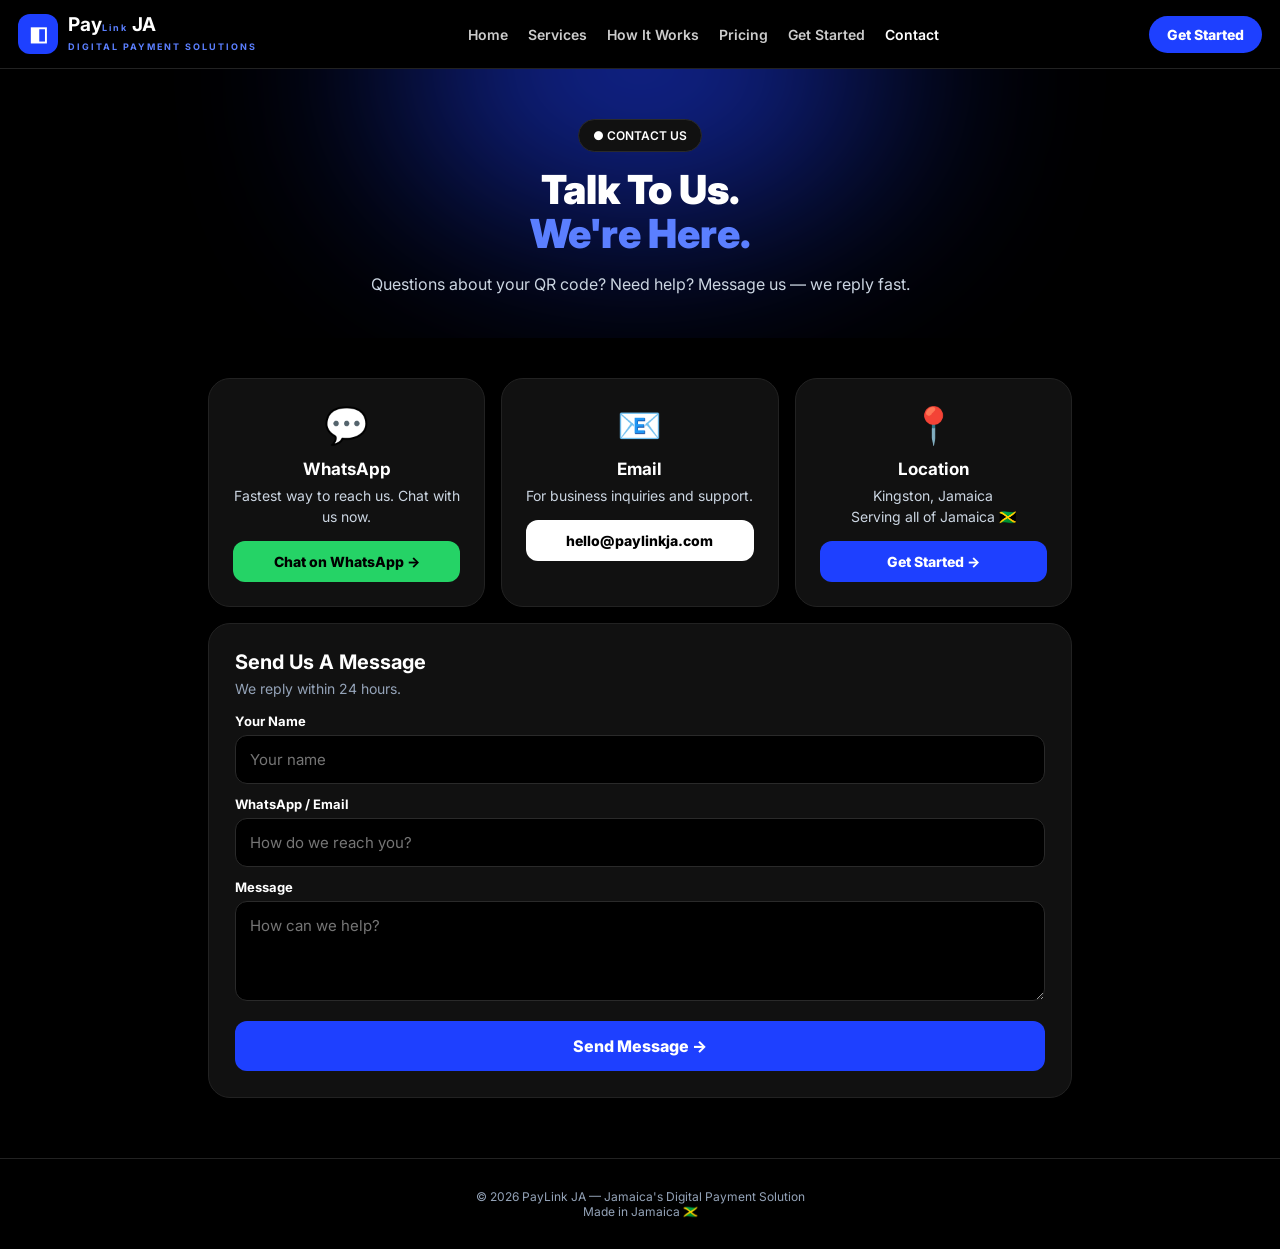
==== contact.html @ 6b490b30 "Rename Contact.html to contact.html" ====
<!DOCTYPE html>
<html lang="en">
<head>
<meta charset="UTF-8" />
<meta name="viewport" content="width=device-width, initial-scale=1.0" />
<title>Contact | PayLink JA</title>
<link href="https://fonts.googleapis.com/css2?family=Inter:wght@400;600;700;800;900&display=swap" rel="stylesheet">
<style>
* { margin:0; padding:0; box-sizing:border-box; font-family:'Inter',sans-serif; }
body { background:#000; color:#fff; }
.navbar { background:#000; padding:14px 18px; display:flex; align-items:center; justify-content:space-between; position:sticky; top:0; z-index:100; border-bottom:1px solid #222; }
.logo { display:flex; align-items:center; gap:10px; text-decoration:none; }
.logo-box { width:40px; height:40px; background:#1E40FF; border-radius:12px; display:flex; align-items:center; justify-content:center; font-size:20px; font-weight:900; color:#fff; }
.logo-text b { font-size:19px; color:#fff; display:block; line-height:1; }
.logo-text span { font-size:9px; letter-spacing:2px; color:#5B7FFF; font-weight:700; }
.nav-links { display:flex; gap:20px; }
.nav-links a { color:#ccc; text-decoration:none; font-size:14px; font-weight:600; }
.nav-links a.active { color:#fff; }
.btn-nav { background:#1E40FF; color:#fff; padding:10px 18px; border-radius:999px; font-weight:800; font-size:14px; text-decoration:none; }
.menu-btn { display:none; background:none; border:1px solid #333; color:#fff; font-size:22px; padding:4px 12px; border-radius:8px; }
.hero { position:relative; padding:50px 18px 40px; overflow:hidden; background:#000; text-align:center; }
.glow-top { position:absolute; top:-140px; left:50%; transform:translateX(-50%); width:500px; height:280px; background:#1E40FF; filter:blur(110px); opacity:0.65; border-radius:50%; pointer-events:none; }
.hero-inner { position:relative; max-width:800px; margin:0 auto; }
.hero h1 { font-size:40px; font-weight:900; line-height:1.1; }
.hero h1 em { color:#5B7FFF; font-style:normal; }
.hero p { color:#CBD5E1; margin:16px 0 0; font-size:16px; line-height:1.6; }
.pill { display:inline-block; background:#111; border:1px solid #2A2A2A; padding:8px 14px; border-radius:999px; font-size:12px; font-weight:600; margin-bottom:16px; }
.section { padding:40px 18px 60px; max-width:900px; margin:0 auto; }
.grid { display:grid; grid-template-columns:1fr 1fr 1fr; gap:16px; }
.card { background:#111; border:1px solid #222; border-radius:22px; padding:24px; text-align:center; }
.card-icon { font-size:36px; margin-bottom:12px; }
.card h3 { font-size:17px; margin-bottom:6px; }
.card p { font-size:14px; color:#CBD5E1; line-height:1.5; margin-bottom:14px; }
.card a { display:block; background:#1E40FF; color:#fff; text-decoration:none; padding:12px; border-radius:12px; font-weight:800; font-size:14px; }
.card a.green { background:#25D366; color:#000; }
.card a.white { background:#fff; color:#000; }
.form-card { background:#111; border:1px solid #222; border-radius:22px; padding:26px; margin-top:16px; }
.form-card h3 { font-size:20px; margin-bottom:6px; }
.form-card p { color:#94A3B8; font-size:14px; margin-bottom:16px; }
label { display:block; font-size:13px; font-weight:700; margin:12px 0 6px; }
input, textarea { width:100%; background:#000; border:1px solid #2A2A2A; color:#fff; padding:14px; border-radius:12px; font-size:15px; outline:none; }
input:focus, textarea:focus { border-color:#1E40FF; }
textarea { height:100px; resize:vertical; }
.submit { width:100%; background:#1E40FF; color:#fff; border:none; padding:15px; border-radius:12px; font-weight:800; font-size:16px; margin-top:16px; cursor:pointer; }
.footer { text-align:center; padding:30px 18px; color:#94A3B8; font-size:12px; border-top:1px solid #222; }
@media(max-width:768px){
  .nav-links, .btn-nav { display:none; }
  .nav-links.show { display:flex; flex-direction:column; position:absolute; top:68px; left:0; right:0; background:#000; padding:20px; border-bottom:1px solid #222; }
  .nav-links.show a { padding:12px 0; border-bottom:1px solid #111; font-size:16px; color:#fff; }
  .menu-btn { display:block; }
  .hero h1 { font-size:32px; }
  .grid { grid-template-columns:1fr; }
}
</style>
</head>
<body>
<header class="navbar">
  <a href="index.html" class="logo">
    <div class="logo-box">◧</div>
    <div class="logo-text"><b>Pay<span style="color:#5B7FFF;">Link</span> JA</b><span>DIGITAL PAYMENT SOLUTIONS</span></div>
  </a>
  <nav class="nav-links" id="navLinks">
    <a href="index.html">Home</a>
    <a href="services.html">Services</a>
    <a href="how-it-works.html">How It Works</a>
    <a href="pricing.html">Pricing</a>
    <a href="get-started.html">Get Started</a>
    <a href="contact.html" class="active">Contact</a>
  </nav>
  <a href="get-started.html" class="btn-nav">Get Started</a>
  <button class="menu-btn" onclick="toggleMenu()">☰</button>
</header>
<section class="hero">
  <div class="glow-top"></div>
  <div class="hero-inner">
    <span class="pill">● CONTACT US</span>
    <h1>Talk To Us.<br><em>We're Here.</em></h1>
    <p>Questions about your QR code? Need help? Message us — we reply fast.</p>
  </div>
</section>
<section class="section">
  <div class="grid">
    <div class="card">
      <div class="card-icon">💬</div>
      <h3>WhatsApp</h3>
      <p>Fastest way to reach us. Chat with us now.</p>
      <a href="https://wa.me/18765551234?text=Hi%20PayLink%20JA!" class="green">Chat on WhatsApp →</a>
    </div>
    <div class="card">
      <div class="card-icon">📧</div>
      <h3>Email</h3>
      <p>For business inquiries and support.</p>
      <a href="mailto:hello@paylinkja.com" class="white">hello@paylinkja.com</a>
    </div>
    <div class="card">
      <div class="card-icon">📍</div>
      <h3>Location</h3>
      <p>Kingston, Jamaica<br>Serving all of Jamaica 🇯🇲</p>
      <a href="get-started.html">Get Started →</a>
    </div>
  </div>
  <div class="form-card">
    <h3>Send Us A Message</h3>
    <p>We reply within 24 hours.</p>
    <form action="https://formspree.io/f/mzzgqkya" method="POST">
      <label>Your Name</label>
      <input type="text" name="name" placeholder="Your name" required>
      <label>WhatsApp / Email</label>
      <input type="text" name="contact" placeholder="How do we reach you?" required>
      <label>Message</label>
      <textarea name="message" placeholder="How can we help?" required></textarea>
      <button type="submit" class="submit">Send Message →</button>
    </form>
  </div>
</section>
<div class="footer">© 2026 PayLink JA — Jamaica's Digital Payment Solution<br>Made in Jamaica 🇯🇲</div>
<script>
function toggleMenu(){ document.getElementById('navLinks').classList.toggle('show'); }
</script>
</body>
</html>
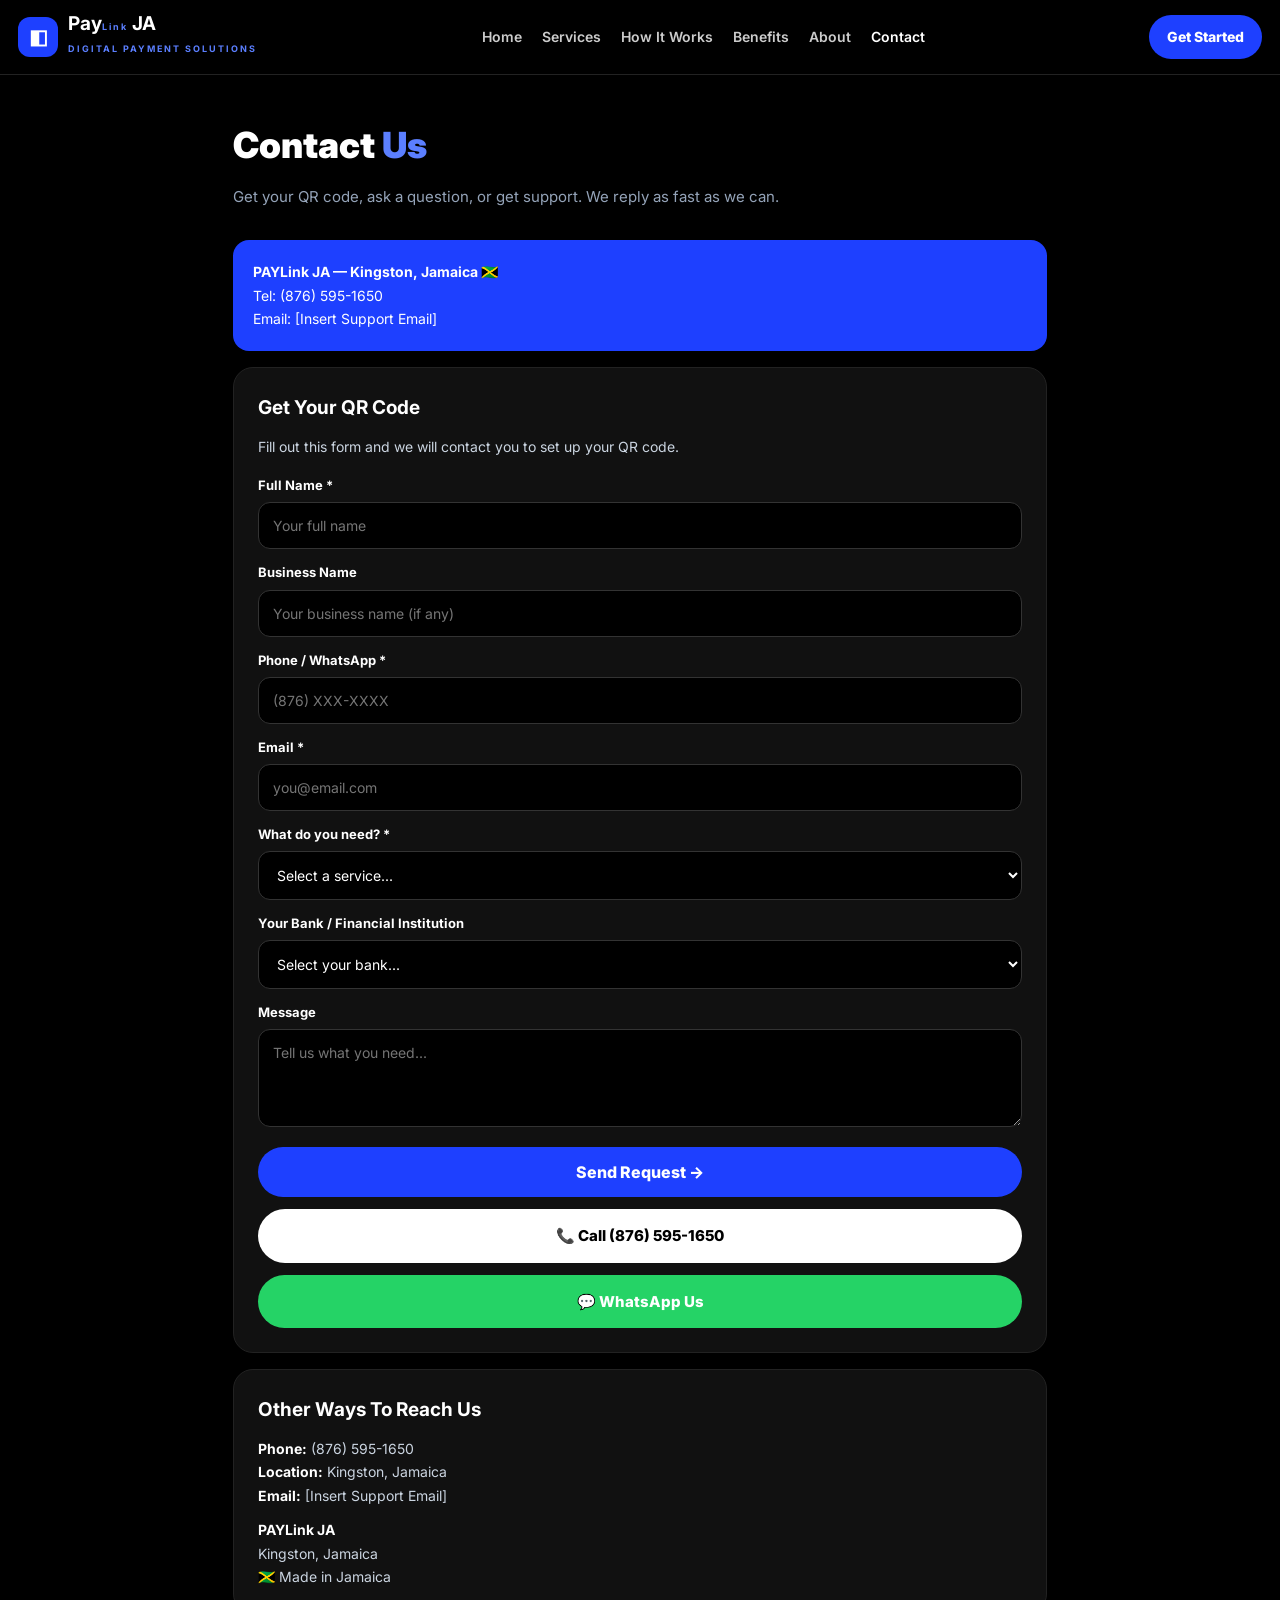
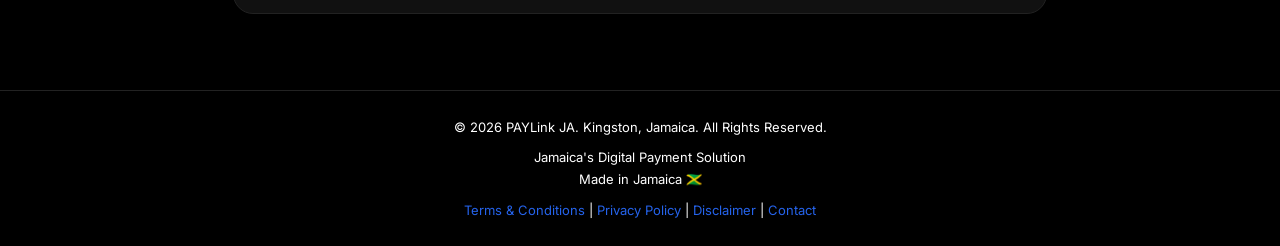
==== commit 078232d1: "Update contact page title and layout" ====
--- a/contact.html
+++ b/contact.html
@@ -3,11 +3,11 @@
 <head>
 <meta charset="UTF-8" />
 <meta name="viewport" content="width=device-width, initial-scale=1.0" />
-<title>Contact | PayLink JA</title>
+<title>Contact Us | PAYLink JA</title>
 <link href="https://fonts.googleapis.com/css2?family=Inter:wght@400;600;700;800;900&display=swap" rel="stylesheet">
 <style>
 * { margin:0; padding:0; box-sizing:border-box; font-family:'Inter',sans-serif; }
-body { background:#000; color:#fff; }
+body { background:#000; color:#fff; line-height:1.7; }
 .navbar { background:#000; padding:14px 18px; display:flex; align-items:center; justify-content:space-between; position:sticky; top:0; z-index:100; border-bottom:1px solid #222; }
 .logo { display:flex; align-items:center; gap:10px; text-decoration:none; }
 .logo-box { width:40px; height:40px; background:#1E40FF; border-radius:12px; display:flex; align-items:center; justify-content:center; font-size:20px; font-weight:900; color:#fff; }
@@ -18,42 +18,33 @@
 .nav-links a.active { color:#fff; }
 .btn-nav { background:#1E40FF; color:#fff; padding:10px 18px; border-radius:999px; font-weight:800; font-size:14px; text-decoration:none; }
 .menu-btn { display:none; background:none; border:1px solid #333; color:#fff; font-size:22px; padding:4px 12px; border-radius:8px; }
-.hero { position:relative; padding:50px 18px 40px; overflow:hidden; background:#000; text-align:center; }
-.glow-top { position:absolute; top:-140px; left:50%; transform:translateX(-50%); width:500px; height:280px; background:#1E40FF; filter:blur(110px); opacity:0.65; border-radius:50%; pointer-events:none; }
-.hero-inner { position:relative; max-width:800px; margin:0 auto; }
-.hero h1 { font-size:40px; font-weight:900; line-height:1.1; }
-.hero h1 em { color:#5B7FFF; font-style:normal; }
-.hero p { color:#CBD5E1; margin:16px 0 0; font-size:16px; line-height:1.6; }
-.pill { display:inline-block; background:#111; border:1px solid #2A2A2A; padding:8px 14px; border-radius:999px; font-size:12px; font-weight:600; margin-bottom:16px; }
-.section { padding:40px 18px 60px; max-width:900px; margin:0 auto; }
-.grid { display:grid; grid-template-columns:1fr 1fr 1fr; gap:16px; }
-.card { background:#111; border:1px solid #222; border-radius:22px; padding:24px; text-align:center; }
-.card-icon { font-size:36px; margin-bottom:12px; }
-.card h3 { font-size:17px; margin-bottom:6px; }
-.card p { font-size:14px; color:#CBD5E1; line-height:1.5; margin-bottom:14px; }
-.card a { display:block; background:#1E40FF; color:#fff; text-decoration:none; padding:12px; border-radius:12px; font-weight:800; font-size:14px; }
-.card a.green { background:#25D366; color:#000; }
-.card a.white { background:#fff; color:#000; }
-.form-card { background:#111; border:1px solid #222; border-radius:22px; padding:26px; margin-top:16px; }
-.form-card h3 { font-size:20px; margin-bottom:6px; }
-.form-card p { color:#94A3B8; font-size:14px; margin-bottom:16px; }
-label { display:block; font-size:13px; font-weight:700; margin:12px 0 6px; }
-input, textarea { width:100%; background:#000; border:1px solid #2A2A2A; color:#fff; padding:14px; border-radius:12px; font-size:15px; outline:none; }
-input:focus, textarea:focus { border-color:#1E40FF; }
-textarea { height:100px; resize:vertical; }
-.submit { width:100%; background:#1E40FF; color:#fff; border:none; padding:15px; border-radius:12px; font-weight:800; font-size:16px; margin-top:16px; cursor:pointer; }
-.footer { text-align:center; padding:30px 18px; color:#94A3B8; font-size:12px; border-top:1px solid #222; }
+.container { max-width:850px; margin:0 auto; padding:40px 18px 60px; }
+.container h1 { font-size:36px; font-weight:900; margin-bottom:8px; }
+.container h1 em { color:#5B7FFF; font-style:normal; }
+.subtitle { color:#94A3B8; font-size:15px; margin-bottom:30px; }
+.card { background:#111; border:1px solid #222; border-radius:20px; padding:24px; margin-bottom:16px; }
+.card h2 { font-size:19px; margin-bottom:10px; color:#fff; }
+.card p { font-size:14px; color:#CBD5E1; }
+.card b { color:#fff; }
+.notice { background:#1E40FF; border-radius:16px; padding:20px; margin-bottom:16px; font-size:14px; }
+input, select, textarea { width:100%; padding:14px; background:#000; border:1px solid #333; border-radius:12px; color:#fff; font-size:14px; margin-bottom:12px; outline:none; }
+input:focus, select:focus, textarea:focus { border-color:#1E40FF; }
+label { font-size:13px; font-weight:700; color:#fff; display:block; margin-bottom:6px; }
+.btn-send { background:#1E40FF; color:#fff; border:none; padding:15px; width:100%; border-radius:999px; font-weight:800; font-size:16px; cursor:pointer; }
+.btn-call { display:block; text-align:center; background:#fff; color:#000; padding:14px; border-radius:999px; font-weight:800; font-size:15px; text-decoration:none; margin-top:12px; }
+.btn-whatsapp { display:block; text-align:center; background:#25D366; color:#fff; padding:14px; border-radius:999px; font-weight:800; font-size:15px; text-decoration:none; margin-top:12px; }
+a { color:#5B7FFF; }
 @media(max-width:768px){
   .nav-links, .btn-nav { display:none; }
   .nav-links.show { display:flex; flex-direction:column; position:absolute; top:68px; left:0; right:0; background:#000; padding:20px; border-bottom:1px solid #222; }
   .nav-links.show a { padding:12px 0; border-bottom:1px solid #111; font-size:16px; color:#fff; }
   .menu-btn { display:block; }
-  .hero h1 { font-size:32px; }
-  .grid { grid-template-columns:1fr; }
+  .container h1 { font-size:28px; }
 }
 </style>
 </head>
 <body>
+
 <header class="navbar">
   <a href="index.html" class="logo">
     <div class="logo-box">◧</div>
@@ -63,59 +54,88 @@
     <a href="index.html">Home</a>
     <a href="services.html">Services</a>
     <a href="how-it-works.html">How It Works</a>
-    <a href="pricing.html">Pricing</a>
-    <a href="get-started.html">Get Started</a>
+    <a href="benefits.html">Benefits</a>
+    <a href="about.html">About</a>
     <a href="contact.html" class="active">Contact</a>
   </nav>
-  <a href="get-started.html" class="btn-nav">Get Started</a>
+  <a href="contact.html" class="btn-nav">Get Started</a>
   <button class="menu-btn" onclick="toggleMenu()">☰</button>
 </header>
-<section class="hero">
-  <div class="glow-top"></div>
-  <div class="hero-inner">
-    <span class="pill">● CONTACT US</span>
-    <h1>Talk To Us.<br><em>We're Here.</em></h1>
-    <p>Questions about your QR code? Need help? Message us — we reply fast.</p>
+
+<div class="container">
+  <h1>Contact <em>Us</em></h1>
+  <p class="subtitle">Get your QR code, ask a question, or get support. We reply as fast as we can.</p>
+
+  <div class="notice">
+    <b>PAYLink JA — Kingston, Jamaica 🇯🇲</b><br>
+    Tel: (876) 595-1650<br>
+    Email: [Insert Support Email]
   </div>
-</section>
-<section class="section">
-  <div class="grid">
-    <div class="card">
-      <div class="card-icon">💬</div>
-      <h3>WhatsApp</h3>
-      <p>Fastest way to reach us. Chat with us now.</p>
-      <a href="https://wa.me/18765551234?text=Hi%20PayLink%20JA!" class="green">Chat on WhatsApp →</a>
-    </div>
-    <div class="card">
-      <div class="card-icon">📧</div>
-      <h3>Email</h3>
-      <p>For business inquiries and support.</p>
-      <a href="mailto:hello@paylinkja.com" class="white">hello@paylinkja.com</a>
-    </div>
-    <div class="card">
-      <div class="card-icon">📍</div>
-      <h3>Location</h3>
-      <p>Kingston, Jamaica<br>Serving all of Jamaica 🇯🇲</p>
-      <a href="get-started.html">Get Started →</a>
-    </div>
+
+  <div class="card">
+    <h2>Get Your QR Code</h2>
+    <p>Fill out this form and we will contact you to set up your QR code.</p>
+    <form action="mailto:[Insert Support Email]" method="post" enctype="text/plain" style="margin-top:16px;">
+      <label>Full Name *</label>
+      <input type="text" name="name" placeholder="Your full name" required>
+      <label>Business Name</label>
+      <input type="text" name="business" placeholder="Your business name (if any)">
+      <label>Phone / WhatsApp *</label>
+      <input type="tel" name="phone" placeholder="(876) XXX-XXXX" required>
+      <label>Email *</label>
+      <input type="email" name="email" placeholder="you@email.com" required>
+      <label>What do you need? *</label>
+      <select name="service" required>
+        <option value="">Select a service...</option>
+        <option>Business Payments - QR for my business</option>
+        <option>Event Solutions - QR ticketing / event payments</option>
+        <option>Food & Beverage - QR for food / drinks</option>
+        <option>Individual Solutions - Personal QR</option>
+        <option>Support / Question about my QR</option>
+      </select>
+      <label>Your Bank / Financial Institution</label>
+      <select name="bank">
+        <option value="">Select your bank...</option>
+        <option>NCB - National Commercial Bank</option>
+        <option>Scotiabank Jamaica</option>
+        <option>JN Bank</option>
+        <option>JMMB Bank</option>
+        <option>FirstCaribbean / CIBC</option>
+        <option>Sagicor Bank</option>
+        <option>Credit Union / Building Society</option>
+        <option>Other</option>
+      </select>
+      <label>Message</label>
+      <textarea name="message" rows="4" placeholder="Tell us what you need..."></textarea>
+      <button type="submit" class="btn-send">Send Request →</button>
+    </form>
+    <a href="tel:+18765951650" class="btn-call">📞 Call (876) 595-1650</a>
+    <a href="https://wa.me/18765951650?text=Hi%20PAYLink%20JA!%20I%20want%20my%20QR%20code." class="btn-whatsapp">💬 WhatsApp Us</a>
   </div>
-  <div class="form-card">
-    <h3>Send Us A Message</h3>
-    <p>We reply within 24 hours.</p>
-    <form action="https://formspree.io/f/mzzgqkya" method="POST">
-      <label>Your Name</label>
-      <input type="text" name="name" placeholder="Your name" required>
-      <label>WhatsApp / Email</label>
-      <input type="text" name="contact" placeholder="How do we reach you?" required>
-      <label>Message</label>
-      <textarea name="message" placeholder="How can we help?" required></textarea>
-      <button type="submit" class="submit">Send Message →</button>
-    </form>
+
+  <div class="card">
+    <h2>Other Ways To Reach Us</h2>
+    <p><b>Phone:</b> (876) 595-1650</p>
+    <p><b>Location:</b> Kingston, Jamaica</p>
+    <p><b>Email:</b> [Insert Support Email]</p>
+    <p style="margin-top:10px;"><b>PAYLink JA</b><br>Kingston, Jamaica<br>🇯🇲 Made in Jamaica</p>
   </div>
-</section>
-<div class="footer">© 2026 PayLink JA — Jamaica's Digital Payment Solution<br>Made in Jamaica 🇯🇲</div>
+</div>
+
+<footer style="background:#000000; color:#FFFFFF; padding:25px 18px; text-align:center; font-family:Arial, sans-serif; font-size:13px; border-top:1px solid #222;">
+  <p style="margin:0 0 8px 0;">© 2026 PAYLink JA. Kingston, Jamaica. All Rights Reserved.</p>
+  <p style="margin:0 0 8px 0;">Jamaica's Digital Payment Solution<br>Made in Jamaica 🇯🇲</p>
+  <p style="margin:0;">
+    <a href="terms-conditions.html" style="color:#2563EB; text-decoration:none;">Terms &amp; Conditions</a> |
+    <a href="privacy.html" style="color:#2563EB; text-decoration:none;">Privacy Policy</a> |
+    <a href="disclaimer.html" style="color:#2563EB; text-decoration:none;">Disclaimer</a> |
+    <a href="contact.html" style="color:#2563EB; text-decoration:none;">Contact</a>
+  </p>
+</footer>
+
 <script>
 function toggleMenu(){ document.getElementById('navLinks').classList.toggle('show'); }
 </script>
+
 </body>
 </html>
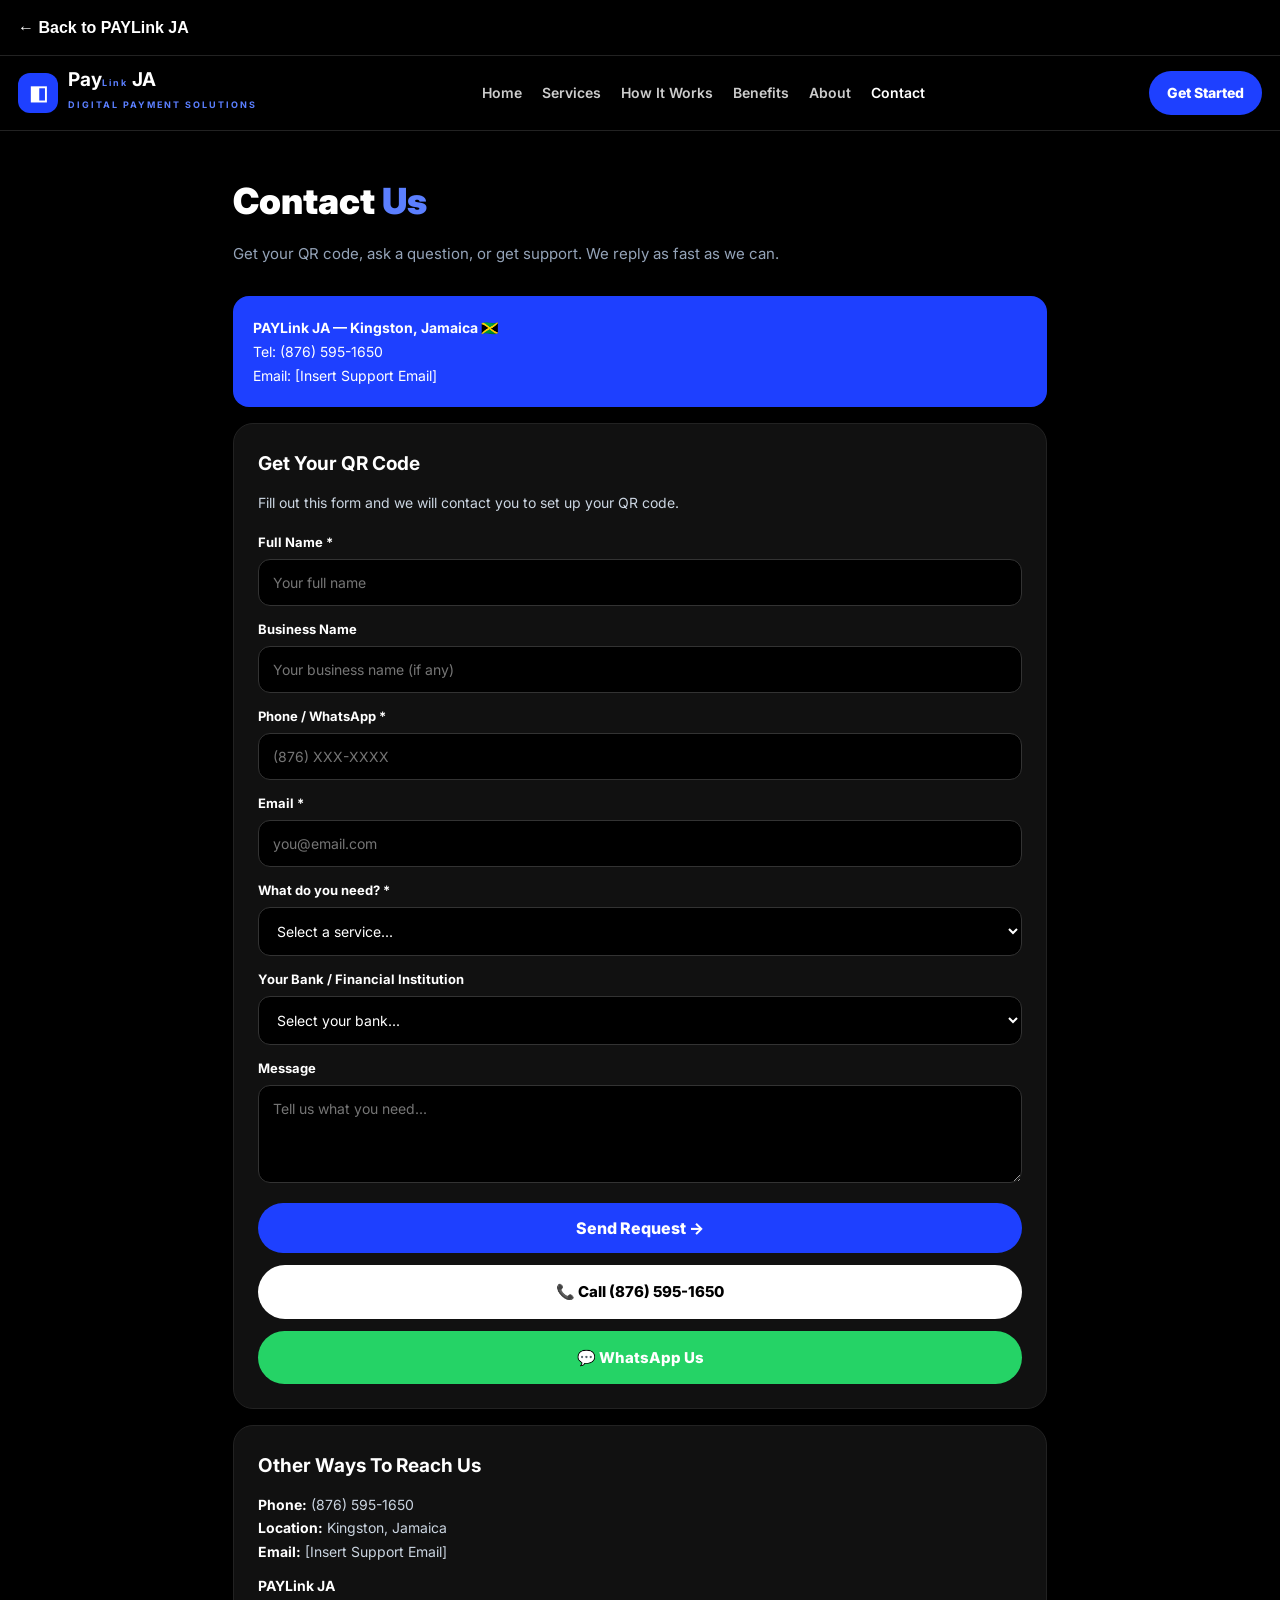
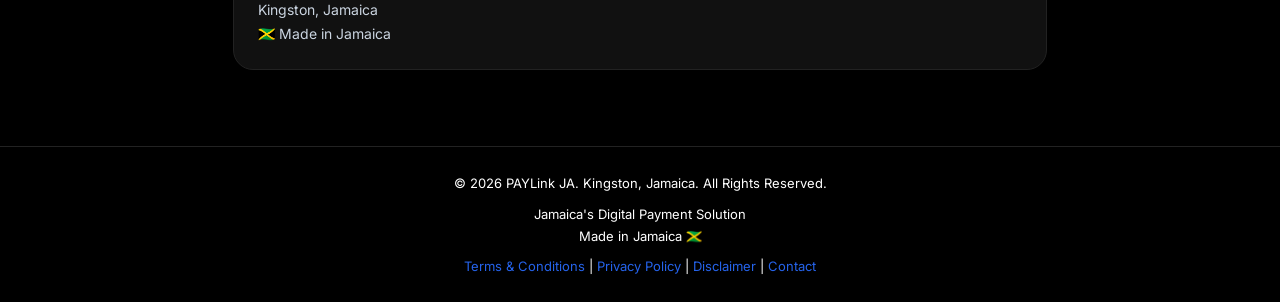
==== commit fa0575bc: "Update contact.html with navigation link" ====
--- a/contact.html
+++ b/contact.html
@@ -44,7 +44,7 @@
 </style>
 </head>
 <body>
-
+<div style="padding:14px 18px; border-bottom:1px solid #222;"><a href="index.html" style="color:#fff; text-decoration:none; font-weight:800; font-family:Arial, sans-serif;">← Back to PAYLink JA</a></div>
 <header class="navbar">
   <a href="index.html" class="logo">
     <div class="logo-box">◧</div>
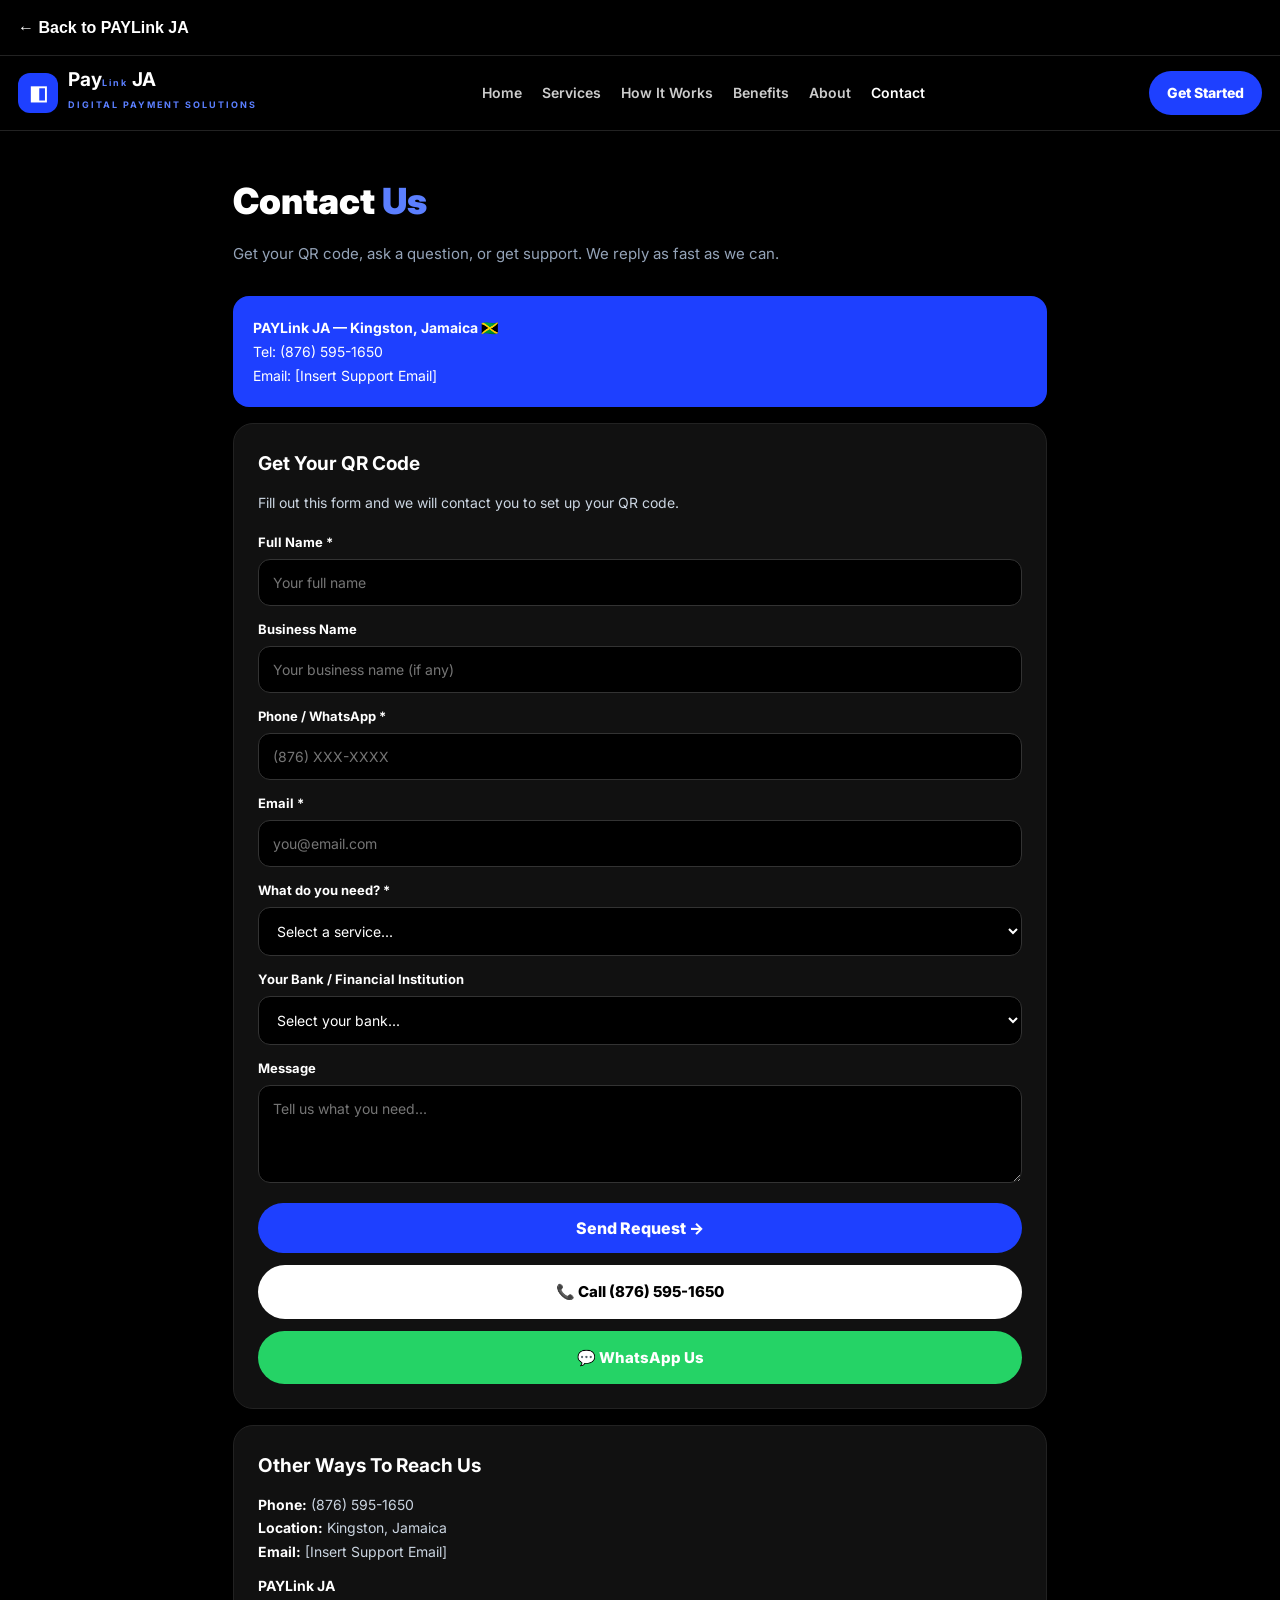
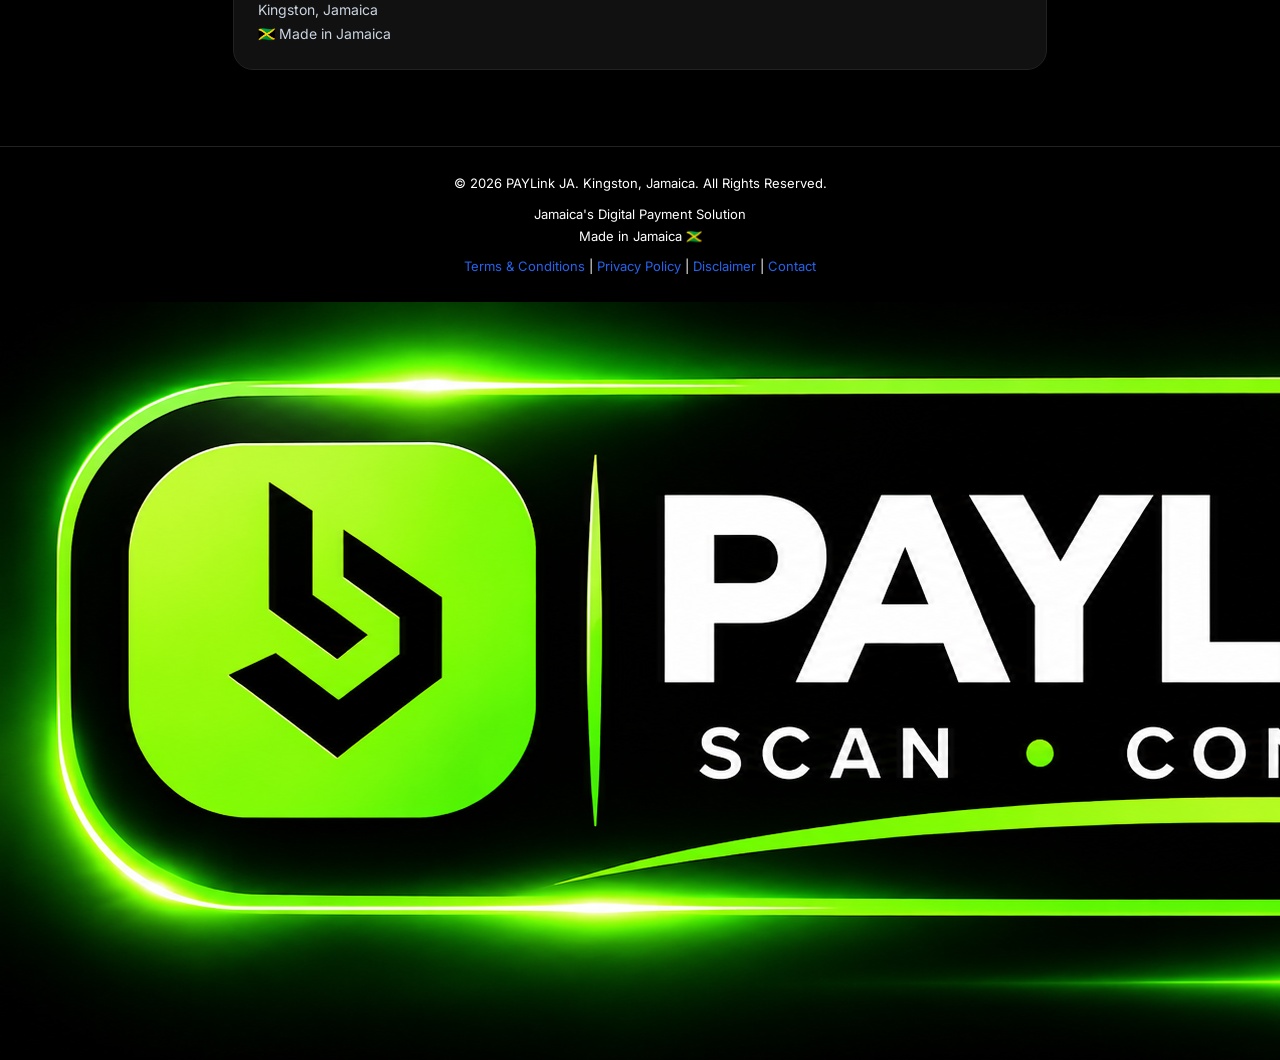
==== commit 2715a843: "Add logo link to contact.html" ====
--- a/contact.html
+++ b/contact.html
@@ -138,4 +138,5 @@
 </script>
 
 </body>
+  <a href="index.html" class="logo small"><img src="logo.png" alt="PAYLink JA"></a>
 </html>
